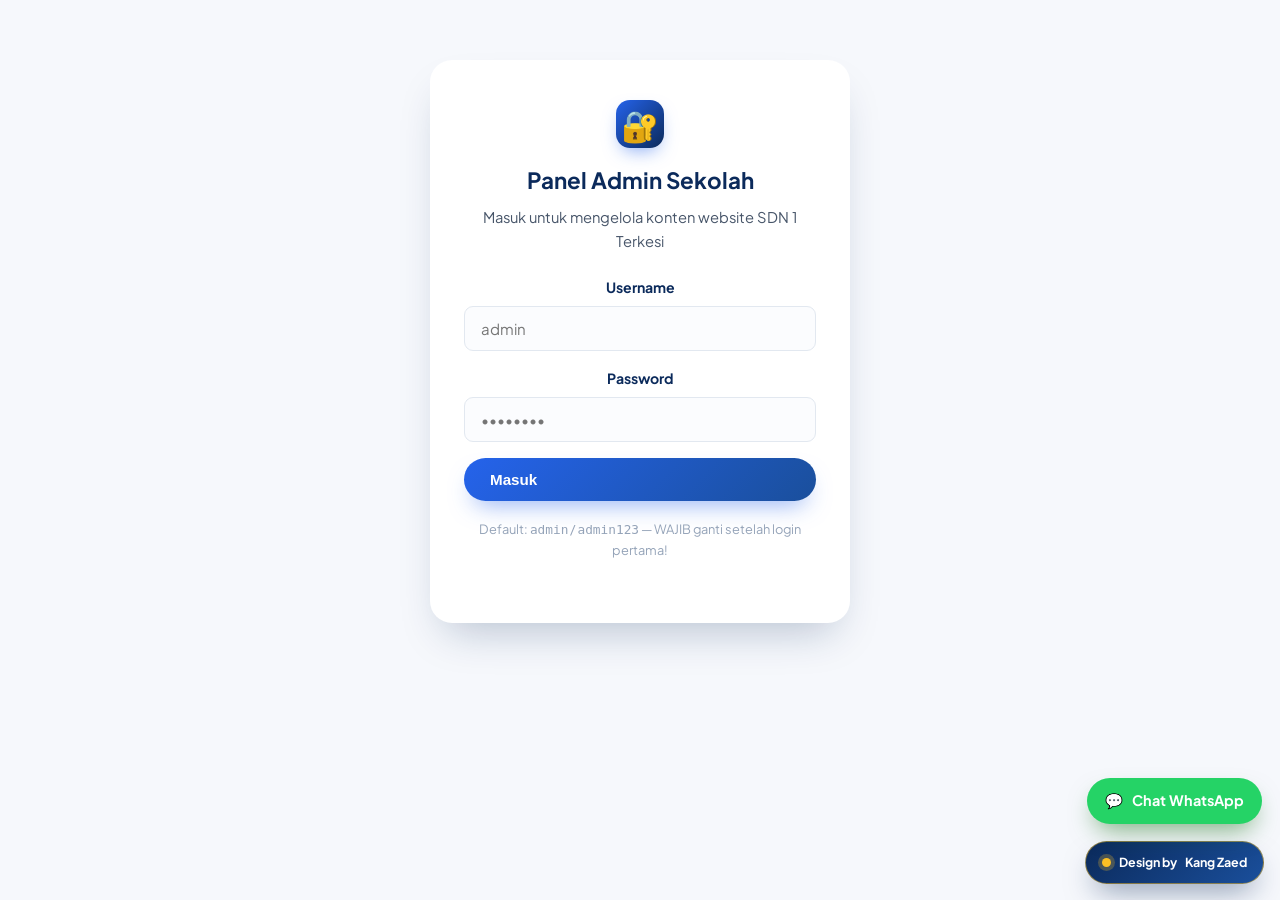
==== admin.html @ 50092c66 "feat: panel admin lengkap, PPDB online + cetak bukti, WA float, guru & ekskul dinamis" ====
<!DOCTYPE html>
<!DOCTYPE html>
<html lang="id">
<head>
  <meta charset="UTF-8" />
  <meta name="viewport" content="width=device-width, initial-scale=1.0" />
  <title>Panel Admin — SDN 1 Terkesi</title>
  <link rel="preconnect" href="https://fonts.googleapis.com" />
  <link rel="preconnect" href="https://fonts.gstatic.com" crossorigin />
  <link href="https://fonts.googleapis.com/css2?family=Plus+Jakarta+Sans:wght@400;600;700;800&display=swap" rel="stylesheet" />
  <link rel="stylesheet" href="css/style.css" />
  <link rel="icon" href="data:image/svg+xml,<svg xmlns='http://w3.org/2000/svg' viewBox='0 0 100 100'><text y='.9em' font-size='90'>🔐</text></svg>" />
  <style>
    .admin-wrap { max-width:1100px; margin:40px auto 80px; padding:0 20px; }
    .admin-card {
      background:#fff; border:1px solid var(--border); border-radius:18px;
      padding:28px; margin-bottom:22px; box-shadow:var(--shadow-soft);
    }
    .admin-card h2 { margin-bottom:6px; color:var(--biru-900); font-size:1.25rem; font-weight:800; }
    .admin-card .hint { color:var(--slate-600); font-size:.9rem; margin-bottom:18px; }
    .label-kecil { display:block; font-weight:700; font-size:.85rem; color:var(--biru-900); margin-bottom:6px; }
    .admin-grid { display:grid; grid-template-columns:1fr 1fr; gap:14px; }
    .admin-grid .full { grid-column:1/-1; }
    .foto-baris { display:flex; gap:16px; align-items:center; margin-top:6px; flex-wrap:wrap; }
    .foto-preview {
      width:120px; height:120px; border-radius:14px; object-fit:cover;
      border:2px solid var(--border); background:#f1f5f9;
    }
    .foto-preview.bulat { border-radius:50%; }
    .btn-merah { background:#fee2e2; color:#b91c1c; }
    .btn-merah:hover { background:#fecaca; }
    .btn-hijau { background:#dcfce7; color:#166534; }
    .login-box {
      max-width:420px; margin:60px auto; background:#fff; border-radius:22px;
      padding:40px 34px; box-shadow:var(--shadow-lift); text-align:center;
    }
    .login-box .brand-logo { margin:0 auto 14px; }
    .login-box h1 { font-size:1.4rem; color:var(--biru-900); margin-bottom:6px; }
    .login-box p  { color:var(--slate-600); font-size:.92rem; margin-bottom:22px; }
    .status-bar {
      position:sticky; top:0; z-index:50; background:var(--biru-900); color:#fff;
      padding:12px 20px; display:none; align-items:center; justify-content:space-between;
      gap:12px; flex-wrap:wrap; font-size:.9rem;
    }
    .status-bar.show { display:flex; }
    .status-bar b { color:var(--emas-400); }
    .tersembunyi { display:none !important; }
    .toggle-baris { display:flex; align-items:center; justify-content:space-between; gap:14px; padding:14px 0; border-bottom:1px dashed var(--border); }
    .switch { position:relative; width:52px; height:28px; flex:none; }
    .switch input { opacity:0; width:0; height:0; }
    .slider {
      position:absolute; cursor:pointer; inset:0; background:#cbd5e1; border-radius:999px;
      transition:.25s;
    }
    .slider::before {
      content:""; position:absolute; height:20px; width:20px; left:4px; top:4px;
      background:#fff; border-radius:50%; transition:.25s;
    }
    input:checked + .slider { background:#10b981; }
    input:checked + .slider::before { transform:translateX(24px); }
    .item-editor {
      border:1px dashed var(--border); border-radius:14px; padding:16px; margin-bottom:12px;
    }
    .item-editor .hapus {
      background:#fee2e2; color:#b91c1c; border:0; border-radius:8px; padding:6px 12px;
      font-weight:700; cursor:pointer; font-size:.8rem;
    }
    .tombol-kecil { background:#eff6ff; color:#1d4ed8; border:0; border-radius:8px; padding:8px 14px; font-weight:700; cursor:pointer; font-size:.85rem; }
    @media (max-width:700px) { .admin-grid { grid-template-columns:1fr; } }
  </style>
</head>
<body>

  <!-- LOGIN -->
  <section id="loginView">
    <div class="login-box">
      <span class="brand-logo" style="display:grid; place-items:center; font-size:1.9rem;">🔐</span>      <h1>Panel Admin Sekolah</h1>
      <p>Masuk untuk mengelola konten website SDN 1 Terkesi</p>
      <form id="loginForm">
        <div class="form-group">
          <label class="label-kecil">Username</label>
          <input type="text" id="username" placeholder="admin" autocomplete="username" />
        </div>
        <div class="form-group">
          <label class="label-kecil">Password</label>
          <input type="password" id="pass" placeholder="••••••••" autocomplete="current-password" />
        </div>
        <button class="btn btn-solid" style="width:100%" type="submit">Masuk</button>
        <p id="loginError" style="color:#b91c1c; font-size:.88rem; margin-top:12px; display:none;">Username atau password salah!</p>
        <p style="color:#94a3b8; font-size:.8rem; margin-top:18px;">
          Default: <code>admin</code> / <code>admin123</code> — WAJIB ganti setelah login pertama!
        </p>
      </form>
    </div>
  </section>

  <!-- STATUS BAR -->
  <div class="status-bar" id="statusBar">
    <span>✅ Login: <b id="userLabel">admin</b> — data tersimpan otomatis di browser ini</span>
    <span style="display:flex; gap:10px; flex-wrap:wrap">
      <a class="btn btn-gold" href="index.html" target="_blank">Lihat Website</a>
      <button class="btn btn-merah" id="btnLogout" type="button">Keluar</button>
    </span>
  </div>

  <!-- EDITOR -->
  <section id="adminView" class="tersembunyi">
    <div class="admin-wrap">
      <h1 style="font-size:1.7rem; font-weight:800; color:var(--biru-900)">Kelola Website SDN 1 Terkesi</h1>
      <p style="color:var(--slate-600); margin-bottom:24px; font-size:.95rem;">
        Semua perubahan tersimpan otomatis dan langsung tampil di website.
      </p>

      <!-- PENGATURAN CEPAT -->
      <div class="admin-card">
        <h2>⚡ Pengaturan Cepat</h2>
        <p class="hint">Saklar ON/OFF — efeknya langsung terlihat di seluruh website.</p>

        <div class="toggle-baris">
          <div>
            <b>Pendaftaran Siswa Baru (PPDB)</b><br />
            <small style="color:var(--slate-600)">ON = formulir pendaftaran terbuka di halaman PPDB; OFF = ditutup dengan pesan.</small>
          </div>
          <label class="switch">
            <input type="checkbox" id="tgPPDB" checked />
            <span class="slider"></span>
          </label>
        </div>

        <div class="toggle-baris" style="border-bottom:0">
          <div>
            <b>Tombol WhatsApp Melayang</b><br />
            <small style="color:var(--slate-600)">Tampilkan/sembunyikan tombol chat WhatsApp di kanan bawah semua halaman.</small>
          </div>
          <label class="switch">
            <input type="checkbox" id="tgWA" checked />
            <span class="slider"></span>
          </label>
        </div>
      </div>

      <!-- WHATSAPP -->
      <div class="admin-card">
        <h2>💬 WhatsApp</h2>
        <p class="hint">Nomor ditulis mulai 62 (format internasional, tanpa +). Contoh: 6281234567890</p>
        <div class="admin-grid">
          <div><label class="label-kecil">Nomor WhatsApp</label>
            <input id="f_waNomor" type="text" placeholder="6281234567890" /></div>
          <div><label class="label-kecil">Pesan Otomatis</label>
            <input id="f_waPesan" type="text" /></div>
        </div>
      </div>

      <!-- IDENTITAS -->
      <div class="admin-card">
        <h2>🏫 Identitas Sekolah</h2>
        <div class="admin-grid">
          <div class="full"><label class="label-kecil">Nama Sekolah</label>
            <input id="f_namaSekolah" type="text" /></div>
          <div><label class="label-kecil">Tagline / Lokasi</label>
            <input id="f_tagline" type="text" /></div>
          <div><label class="label-kecil">NPSN</label>
            <input id="f_npsn" type="text" /></div>
          <div><label class="label-kecil">Telepon</label>
            <input id="f_telepon" type="text" /></div>
          <div><label class="label-kecil">Email</label>
            <input id="f_email" type="text" /></div>
          <div class="full"><label class="label-kecil">Alamat Lengkap</label>
            <textarea id="f_alamat" rows="2"></textarea></div>
        </div>
      </div>

      <!-- HERO -->
      <div class="admin-card">
        <h2>🖼️ Hero Beranda</h2>
        <div class="admin-grid">
          <div><label class="label-kecil">Judul kalimat 1</label>
            <input id="f_hero1" type="text" /></div>
          <div><label class="label-kecil">Kata kunci (emas)</label>
            <input id="f_hero2" type="text" /></div>
          <div class="full"><label class="label-kecil">Judul kalimat 3</label>
            <input id="f_hero3" type="text" /></div>
          <div class="full"><label class="label-kecil">Deskripsi</label>
            <textarea id="f_herodesc" rows="3"></textarea></div>
          <div class="full foto-baris">
            <img id="prev_hero" class="foto-preview" alt="Pratinjau foto hero" />
            <div>
              <b style="font-size:.88rem">Foto Hero</b><br />
              <input type="file" accept="image/*" data-target="hero" class="upload-foto" />
            </div>
          </div>
        </div>
      </div>

      <!-- KEPALA SEKOLAH -->
      <div class="admin-card">
        <h2>👤 Kepala Sekolah</h2>
        <div class="foto-baris">
          <img id="prev_ks" class="foto-preview bulat" alt="Pratinjau foto kepala sekolah" />
          <div>
            <b style="font-size:.88rem">Foto Kepala Sekolah</b><br />
            <input type="file" accept="image/*" data-target="kepalaSekolah" class="upload-foto" />
          </div>
        </div>
        <div class="admin-grid" style="margin-top:16px">
          <div class="full"><label class="label-kecil">Nama</label>
            <input id="f_ksnama" type="text" /></div>
          <div class="full"><label class="label-kecil">Sambutan</label>
            <textarea id="f_ksSambutan" rows="5"></textarea></div>
        </div>
      </div>

      <!-- GURU -->
      <div class="admin-card">
        <h2>👩‍🏫 Daftar Guru</h2>
        <p class="hint">Klik "+ Tambah Guru" untuk menambah. Foto otomatis dari inisial nama — bisa diganti per guru.</p>
        <div id="guruEditors"></div>
        <button class="tombol-kecil" id="btnTambahGuru" type="button">+ Tambah Guru</button>
      </div>

      <!-- PROGRAM & EKSKUL -->
      <div class="admin-card">
        <h2>⚽ Program &amp; Ekstrakurikuler</h2>
        <p class="hint">Kartu program unggulan dan daftar ekskul (pramuka, BTQ, karawitan, dll).</p>
        <div id="programEditors"></div>
        <button class="tombol-kecil" id="btnTambahProgram" type="button">+ Tambah Program</button>
        <div id="ekskulEditors" style="margin-top:18px"></div>
        <button class="tombol-kecil" id="btnTambahEkskul" type="button">+ Tambah Ekskul</button>
      </div>

      <!-- BERITA -->
      <div class="admin-card">
        <h2>📰 Berita</h2>
        <div id="beritaEditors"></div>
        <button class="tombol-kecil" id="btnTambahBerita" type="button">+ Tambah Berita</button>
      </div>

      <!-- KALENDER -->
      <div class="admin-card">
        <h2>📅 Kalender Sekolah</h2>
        <div id="kalenderEditors"></div>
        <button class="tombol-kecil" id="btnTambahKalender" type="button">+ Tambah Kegiatan</button>
      </div>

      <!-- UNDUHAN -->
      <div class="admin-card">
        <h2>⬇️ Unduhan</h2>
        <p class="hint">Tempel tautan Google Drive file (setelah dibagikan "anyone with the link").</p>
        <div id="unduhanEditors"></div>
        <button class="tombol-kecil" id="btnTambahUnduhan" type="button">+ Tambah Dokumen</button>
      </div>

      <!-- PENDAFTAR -->
      <div class="admin-card">
        <h2>📥 Data Pendaftar PPDB</h2>
        <p class="hint">Hanya tampil di halaman admin ini (butuh password).</p>
        <div style="display:flex; gap:10px; flex-wrap:wrap; margin-bottom:14px">
          <button class="tombol-kecil" id="btnMuatPendaftar" type="button">🔄 Muat Data</button>
          <button class="tombol-kecil" id="btnEksporCSV" type="button">📊 Ekspor CSV (Excel)</button>
        </div>
        <div style="overflow-x:auto">
          <table class="tabel-data" id="tabelPendaftar">
            <thead><tr><th>No. Daftar</th><th>Nama Anak</th><th>Kelas</th><th>Ortu</th><th>WhatsApp</th><th>Waktu</th></tr></thead>
            <tbody></tbody>
          </table>
        </div>
      </div>

      <!-- AKUN -->
      <div class="admin-card">
        <h2>🔑 Ganti Password Admin</h2>
        <div class="admin-grid">
          <div><label class="label-kecil">Password Lama</label>
            <input type="password" id="f_passLama" /></div>
          <div><label class="label-kecil">Password Baru (min 6)</label>
            <input type="password" id="f_passBaru" /></div>
        </div>
        <button class="btn btn-solid" id="btnGantiPass" type="button" style="margin-top:14px">Ganti Password</button>
        <p id="pesanPass" style="margin-top:12px; font-weight:600"></p>
      </div>

      <!-- AKSI -->
      <div class="admin-card">
        <h2>💾 Aksi Data</h2>
        <div style="display:flex; gap:12px; flex-wrap:wrap">
          <button id="btnSimpan" class="btn btn-solid" type="button">Simpan Perubahan</button>
          <button id="btnEkspor" class="btn btn-outline" type="button">Ekspor konten (JSON)</button>
          <button id="btnReset" class="btn btn-merah" type="button">Kembalikan ke bawaan</button>
        </div>
        <p id="simpanOK" style="display:none; margin-top:14px; background:#e7f8ef; color:#146c43; border:1px solid #bbe7cc; padding:12px 16px; border-radius:12px; font-weight:600;">
          Tersimpan! Buka website untuk melihat hasilnya.
        </p>
      </div>
    </div>
  </section>

  <a class="credit-badge" href="#" title="Desain oleh Kang Zaed">
    <span class="dot" aria-hidden="true"></span> Design by <b>Kang Zaed</b>
  </a>

  <script src="js/site.js"></script>
  <script src="js/auth.js"></script>
  <script src="js/admin.js"></script>
</body>
</html>
---- css/style.css ----
/* =========================================================
   SDN 1 TERKESI — Stylesheet Utama
   Desain modern 2025: glass navbar, gradient hero, kartu lembut
   ========================================================= */

:root {
  --biru-900: #0b2a5b;
  --biru-800: #123a7c;
  --biru-700: #1a4f9c;
  --biru-600: #2563eb;
  --biru-500: #3b82f6;
  --emas-500: #f59e0b;
  --emas-400: #fbbf24;
  --hijau-500: #10b981;
  --merah-500: #ef4444;
  --ink: #1e293b;
  --slate-600: #475569;
  --slate-400: #94a3b8;
  --bg: #f6f8fc;
  --surface: #ffffff;
  --border: #e2e8f0;
  --radius-l: 22px;
  --radius-m: 14px;
  --radius-s: 9px;
  --shadow-soft: 0 10px 30px -12px rgba(11, 42, 91, 0.18);
  --shadow-lift: 0 22px 44px -16px rgba(11, 42, 91, 0.28);
  --font-utama: "Plus Jakarta Sans", "Segoe UI", system-ui, sans-serif;
}

* { margin: 0; padding: 0; box-sizing: border-box; }

html { scroll-behavior: smooth; }

body {
  font-family: var(--font-utama);
  color: var(--ink);
  background: var(--bg);
  line-height: 1.65;
  -webkit-font-smoothing: antialiased;
}

img { max-width: 100%; display: block; }
a { text-decoration: none; color: inherit; }
ul { list-style: none; }

.container { width: min(1140px, 92%); margin-inline: auto; }

/* ---------- util ---------- */
.section { padding: 84px 0; }
.section-head { text-align: center; max-width: 660px; margin: 0 auto 44px; }
.section-kicker {
  display: inline-flex; align-items: center; gap: 8px;
  background: rgba(37, 99, 235, 0.1); color: var(--biru-700);
  font-size: 0.8rem; font-weight: 700; letter-spacing: 0.08em;
  text-transform: uppercase; padding: 7px 16px; border-radius: 999px;
  margin-bottom: 14px;
}
.section-kicker::before {
  content: ""; width: 7px; height: 7px; border-radius: 50%;
  background: var(--emas-500);
}
.section-title {
  font-size: clamp(1.6rem, 3.4vw, 2.3rem);
  font-weight: 800; color: var(--biru-900); line-height: 1.25;
}
.section-sub { margin-top: 10px; color: var(--slate-600); font-size: 1.02rem; }

.btn {
  display: inline-flex; align-items: center; gap: 9px;
  padding: 13px 26px; border-radius: 999px;
  font-weight: 700; font-size: 0.95rem; border: 0; cursor: pointer;
  transition: transform 0.2s ease, box-shadow 0.2s ease, background 0.2s ease;
}
.btn-solid {
  background: linear-gradient(135deg, var(--biru-600), var(--biru-700));
  color: #fff; box-shadow: 0 12px 24px -10px rgba(37, 99, 235, 0.55);
}
.btn-solid:hover { transform: translateY(-2px); box-shadow: var(--shadow-lift); }
.btn-gold {
  background: linear-gradient(135deg, var(--emas-400), var(--emas-500));
  color: #422006; box-shadow: 0 12px 24px -10px rgba(245, 158, 11, 0.55);
}
.btn-gold:hover { transform: translateY(-2px); }
.btn-outline {
  background: transparent; color: var(--biru-700);
  border: 2px solid rgba(37, 99, 235, 0.35);
}
.btn-outline:hover { background: rgba(37, 99, 235, 0.08); }
.btn-ghost {
  background: rgba(255, 255, 255, 0.14); color: #fff;
  border: 1.5px solid rgba(255, 255, 255, 0.45); backdrop-filter: blur(6px);
}
.btn-ghost:hover { background: rgba(255, 255, 255, 0.24); }

/* =========================================================
   TOPBAR + NAVBAR
   ========================================================= */
.topbar {
  background: var(--biru-900); color: #dbe7ff;
  font-size: 0.82rem; padding: 8px 0;
}
.topbar .container {
  display: flex; justify-content: space-between; gap: 14px; flex-wrap: wrap;
}
.topbar span { display: inline-flex; align-items: center; gap: 7px; }
.topbar b { color: #fff; }

.navbar {
  position: sticky; top: 0; z-index: 60;
  background: rgba(255, 255, 255, 0.85);
  backdrop-filter: blur(14px); -webkit-backdrop-filter: blur(14px);
  border-bottom: 1px solid rgba(226, 232, 240, 0.9);
  transition: box-shadow 0.25s ease;
}
.navbar.scrolled { box-shadow: 0 10px 30px -18px rgba(11, 42, 91, 0.35); }
.navbar .container {
  display: flex; align-items: center; justify-content: space-between;
  gap: 16px; padding: 13px 0;
}
.brand { display: flex; align-items: center; gap: 12px; }
.brand-logo {
  width: 48px; height: 48px; flex: none; border-radius: 14px;
  background: linear-gradient(135deg, var(--biru-600), var(--biru-900));
  display: grid; place-items: center; color: #fff;
  box-shadow: 0 8px 18px -6px rgba(37, 99, 235, 0.55);
}
.brand-logo svg { width: 27px; height: 27px; }
.brand-name { font-weight: 800; font-size: 1.02rem; color: var(--biru-900); line-height: 1.15; }
.brand-tag { font-size: 0.72rem; color: var(--slate-600); font-weight: 600; }

.nav-links { display: flex; align-items: center; gap: 4px; }
.nav-links a {
  padding: 9px 15px; border-radius: 999px; font-weight: 600;
  font-size: 0.93rem; color: var(--slate-600);
  transition: background 0.2s, color 0.2s;
}
.nav-links a:hover { background: rgba(37, 99, 235, 0.09); color: var(--biru-700); }
.nav-links a.active { background: var(--biru-700); color: #fff; }
.nav-cta { display: flex; align-items: center; gap: 10px; }
.nav-cta .btn { padding: 10px 20px; font-size: 0.88rem; }

.nav-toggle {
  display: none; background: none; border: 0; cursor: pointer;
  width: 44px; height: 44px; border-radius: 12px;
  color: var(--biru-900); font-size: 1.5rem; line-height: 1;
}
.nav-toggle:focus-visible { outline: 2px solid var(--biru-600); }

/* =========================================================
   HERO
   ========================================================= */
.hero {
  position: relative; overflow: hidden; color: #fff;
  background:
    radial-gradient(900px 420px at 85% -10%, rgba(251, 191, 36, 0.28), transparent 60%),
    radial-gradient(700px 480px at -10% 110%, rgba(59, 130, 246, 0.4), transparent 55%),
    linear-gradient(140deg, var(--biru-900) 0%, var(--biru-700) 55%, #1d5cc0 100%);
  padding: 92px 0 120px;
}
.hero::before {
  content: ""; position: absolute; inset: 0; pointer-events: none;
  background-image: radial-gradient(rgba(255, 255, 255, 0.14) 1.3px, transparent 1.3px);
  background-size: 26px 26px;
  -webkit-mask-image: linear-gradient(180deg, rgba(0,0,0,.55), transparent 70%);
  mask-image: linear-gradient(180deg, rgba(0,0,0,.55), transparent 70%);
}
.hero .container {
  position: relative; display: grid;
  grid-template-columns: 1.15fr 0.85fr; gap: 48px; align-items: center;
}
.hero-badge {
  display: inline-flex; align-items: center; gap: 9px;
  background: rgba(255, 255, 255, 0.13); border: 1px solid rgba(255, 255, 255, 0.28);
  padding: 8px 16px; border-radius: 999px; font-size: 0.85rem; font-weight: 600;
  margin-bottom: 20px; backdrop-filter: blur(6px);
}
.hero-title {
  font-size: clamp(2.1rem, 5vw, 3.3rem);
  font-weight: 800; line-height: 1.14; letter-spacing: -0.01em;
}
.hero-title em {
  font-style: normal;
  background: linear-gradient(90deg, var(--emas-400), #fde68a);
  -webkit-background-clip: text; background-clip: text; color: transparent;
}
.hero-desc { margin-top: 18px; font-size: 1.06rem; color: #dbe7ff; max-width: 520px; }
.hero-actions { display: flex; flex-wrap: wrap; gap: 14px; margin-top: 30px; }
.hero-points { display: flex; flex-wrap: wrap; gap: 10px 22px; margin-top: 30px; }
.hero-points li {
  display: flex; align-items: center; gap: 8px;
  font-size: 0.9rem; font-weight: 600; color: #eef4ff;
}
.hero-points li::before {
  content: "✓"; width: 20px; height: 20px; border-radius: 50%;
  background: var(--emas-500); color: #422006; font-size: 0.72rem;
  display: grid; place-items: center; font-weight: 800;
}

.hero-figure { position: relative; }
.hero-figure img {
  border-radius: var(--radius-l);
  box-shadow: 0 30px 60px -20px rgba(0, 0, 0, 0.45);
  aspect-ratio: 4 / 3.1; object-fit: cover; width: 100%;
}
.hero-float {
  position: absolute; background: rgba(255, 255, 255, 0.94);
  color: var(--biru-900); border-radius: var(--radius-m);
  padding: 13px 18px; box-shadow: var(--shadow-lift);
  display: flex; align-items: center; gap: 12px; font-weight: 700;
}
.hero-float small { display: block; font-weight: 600; color: var(--slate-600); font-size: 0.74rem; }
.hero-float .ikon {
  width: 40px; height: 40px; border-radius: 12px; display: grid; place-items: center;
  font-size: 1.15rem; flex: none;
}
.float-1 { top: -20px; left: -22px; animation: float 6s ease-in-out infinite; }
.float-2 { bottom: -22px; right: -14px; animation: float 7s ease-in-out 1s infinite; }
.float-1 .ikon { background: rgba(37, 99, 235, 0.14); }
.float-2 .ikon { background: rgba(245, 158, 11, 0.2); }
@keyframes float { 0%, 100% { transform: translateY(0); } 50% { transform: translateY(-9px); } }

.hero-wave { position: absolute; bottom: -1px; left: 0; width: 100%; line-height: 0; }
.hero-wave svg { width: 100%; height: 70px; display: block; }

/* =========================================================
   STATISTIK
   ========================================================= */
.stats-band { margin-top: -58px; position: relative; z-index: 5; }
.stats-grid {
  display: grid; grid-template-columns: repeat(4, 1fr); gap: 18px;
  background: var(--surface); border: 1px solid var(--border);
  border-radius: var(--radius-l); padding: 30px 26px; box-shadow: var(--shadow-soft);
}
.stat { text-align: center; padding: 8px 6px; }
.stat + .stat { border-left: 1px dashed var(--border); }
.stat .num { font-size: clamp(1.7rem, 3.2vw, 2.4rem); font-weight: 800; color: var(--biru-700); }
.stat .num span { color: var(--emas-500); }
.stat .lbl { font-size: 0.88rem; font-weight: 600; color: var(--slate-600); margin-top: 2px; }

/* =========================================================
   SAMBUTAN KEPALA SEKOLAH
   ========================================================= */
.kepala-grid {
  display: grid; grid-template-columns: 0.42fr 0.58fr; gap: 48px; align-items: center;
}
.kepala-foto { position: relative; }
.kepala-foto img {
  border-radius: var(--radius-l); box-shadow: var(--shadow-lift);
  aspect-ratio: 4/4.6; object-fit: cover; width: 100%;
}
.kepala-foto::after {
  content: ""; position: absolute; inset: 14px -14px -14px 14px;
  border-radius: var(--radius-l); border: 2.5px dashed rgba(37, 99, 235, 0.4); z-index: -1;
}
.kepala-badge {
  position: absolute; bottom: -18px; left: 50%; transform: translateX(-50%);
  background: var(--surface); border: 1px solid var(--border);
  border-radius: 999px; padding: 10px 22px; box-shadow: var(--shadow-soft);
  font-weight: 700; font-size: 0.86rem; white-space: nowrap; color: var(--biru-900);
}
.sambutan p { color: var(--slate-600); margin-top: 14px; }
.sambutan .quote {
  margin-top: 18px; padding: 16px 20px; border-left: 4px solid var(--emas-500);
  background: rgba(245, 158, 11, 0.09); border-radius: 0 var(--radius-s) var(--radius-s) 0;
  font-style: italic; color: var(--ink);
}
.ttd-kepala { margin-top: 20px; display: flex; align-items: center; gap: 14px; }
.ttd-kepala .avatar {
  width: 52px; height: 52px; border-radius: 50%;
  background: linear-gradient(135deg, var(--biru-600), var(--emas-500));
  color: #fff; font-weight: 800; display: grid; place-items: center; font-size: 1.05rem;
}
.ttd-kepala b { display: block; color: var(--biru-900); }
.ttd-kepala small { color: var(--slate-600); font-weight: 600; }

/* =========================================================
   KARTU PROGRAM / FASILITAS / BERITA
   ========================================================= */
.card-grid { display: grid; grid-template-columns: repeat(3, 1fr); gap: 22px; }
.program-card {
  background: var(--surface); border: 1px solid var(--border);
  border-radius: var(--radius-l); padding: 30px 26px;
  transition: transform 0.25s ease, box-shadow 0.25s ease, border-color 0.25s;
  position: relative; overflow: hidden;
}
.program-card::before {
  content: ""; position: absolute; top: 0; left: 0; right: 0; height: 4px;
  background: linear-gradient(90deg, var(--biru-600), var(--emas-500));
  opacity: 0; transition: opacity 0.25s;
}
.program-card:hover { transform: translateY(-7px); box-shadow: var(--shadow-lift); border-color: transparent; }
.program-card:hover::before { opacity: 1; }
.program-ikon {
  width: 56px; height: 56px; border-radius: 16px; display: grid; place-items: center;
  font-size: 1.6rem; margin-bottom: 18px;
  background: rgba(37, 99, 235, 0.1);
}
.program-card:nth-child(2n) .program-ikon { background: rgba(245, 158, 11, 0.14); }
.program-card:nth-child(3n) .program-ikon { background: rgba(16, 185, 129, 0.12); }
.program-card h3 { font-size: 1.08rem; font-weight: 800; color: var(--biru-900); margin-bottom: 8px; }
.program-card p { color: var(--slate-600); font-size: 0.94rem; }

.fasilitas-band {
  background:
    radial-gradient(700px 300px at 110% 0%, rgba(59, 130, 246, 0.16), transparent 55%),
    linear-gradient(180deg, #eef3fb, #f6f8fc);
}
.fasilitas-item {
  background: var(--surface); border: 1px solid var(--border);
  border-radius: var(--radius-l); overflow: hidden;
  transition: transform 0.25s, box-shadow 0.25s;
}
.fasilitas-item:hover { transform: translateY(-6px); box-shadow: var(--shadow-soft); }
.fasilitas-item img { aspect-ratio: 16/10; object-fit: cover; width: 100%; }
.fasilitas-body { padding: 18px 20px 22px; }
.fasilitas-body h3 { font-size: 1rem; font-weight: 800; color: var(--biru-900); }
.fasilitas-body p { font-size: 0.88rem; color: var(--slate-600); margin-top: 4px; }

.berita-card {
  background: var(--surface); border: 1px solid var(--border);
  border-radius: var(--radius-l); overflow: hidden;
  display: flex; flex-direction: column;
  transition: transform 0.25s, box-shadow 0.25s;
}
.berita-card:hover { transform: translateY(-6px); box-shadow: var(--shadow-soft); }
.berita-thumb { position: relative; }
.berita-thumb img { aspect-ratio: 16/9.4; object-fit: cover; width: 100%; }
.berita-tanggal {
  position: absolute; top: 14px; left: 14px; background: rgba(255,255,255,.94);
  border-radius: 12px; padding: 7px 13px; text-align: center; line-height: 1.15;
  box-shadow: var(--shadow-soft);
}
.berita-tanggal b { display: block; font-size: 1.05rem; color: var(--biru-700); }
.berita-tanggal small { font-size: 0.7rem; font-weight: 700; color: var(--slate-600); text-transform: uppercase; }
.berita-body { padding: 20px 22px 24px; display: flex; flex-direction: column; gap: 9px; flex: 1; }
.berita-kategori {
  align-self: flex-start; font-size: 0.72rem; font-weight: 800; letter-spacing: 0.06em;
  text-transform: uppercase; color: var(--biru-700);
  background: rgba(37, 99, 235, 0.1); padding: 4px 11px; border-radius: 999px;
}
.berita-body h3 { font-size: 1.06rem; font-weight: 800; color: var(--biru-900); line-height: 1.35; }
.berita-body p { font-size: 0.92rem; color: var(--slate-600); flex: 1; }
.berita-link { font-weight: 700; font-size: 0.9rem; color: var(--biru-600); display: inline-flex; align-items: center; gap: 6px; }
.berita-link:hover { gap: 10px; }

/* =========================================================
   CTA PPDB
   ========================================================= */
.ppdb-strip {
  background:
    radial-gradient(600px 300px at 90% 20%, rgba(251, 191, 36, 0.35), transparent 60%),
    linear-gradient(130deg, var(--biru-900), var(--biru-700));
  color: #fff; border-radius: var(--radius-l);
  padding: 54px 48px; display: flex; align-items: center;
  justify-content: space-between; gap: 30px; flex-wrap: wrap;
  position: relative; overflow: hidden;
}
.ppdb-strip::after {
  content: "🎒"; position: absolute; right: -18px; bottom: -30px;
  font-size: 10rem; opacity: 0.1; transform: rotate(-14deg);
}
.ppdb-strip h2 { font-size: clamp(1.5rem, 3vw, 2.1rem); font-weight: 800; line-height: 1.25; }
.ppdb-strip p { color: #dbe7ff; margin-top: 8px; max-width: 560px; }

/* =========================================================
   GALERI
   ========================================================= */
.galeri-grid {
  display: grid; grid-template-columns: repeat(4, 1fr);
  grid-auto-rows: 190px; gap: 16px;
}
.galeri-item {
  border-radius: var(--radius-m); overflow: hidden; position: relative;
  cursor: pointer;
}
.galeri-item img { width: 100%; height: 100%; object-fit: cover; transition: transform 0.4s ease; }
.galeri-item:hover img { transform: scale(1.08); }
.galeri-item::after {
  content: attr(data-caption);
  position: absolute; inset: auto 0 0 0; padding: 26px 16px 14px;
  background: linear-gradient(transparent, rgba(11, 42, 91, 0.85));
  color: #fff; font-size: 0.85rem; font-weight: 600;
}
.galeri-item.tall { grid-row: span 2; }

/* lightbox */
.lightbox {
  position: fixed; inset: 0; z-index: 100; background: rgba(5, 15, 35, 0.92);
  display: none; align-items: center; justify-content: center; padding: 4vh 4vw;
}
.lightbox.open { display: flex; }
.lightbox img {
  max-width: 92vw; max-height: 86vh; border-radius: var(--radius-m);
  box-shadow: 0 30px 80px rgba(0,0,0,.6);
}
.lightbox-close {
  position: absolute; top: 18px; right: 22px; width: 46px; height: 46px;
  border-radius: 50%; border: 0; background: rgba(255,255,255,.14); color: #fff;
  font-size: 1.5rem; cursor: pointer;
}
.lightbox-close:hover { background: rgba(255,255,255,.28); }

/* =========================================================
   KONTAK & FOOTER
   ========================================================= */
.kontak-grid {
  display: grid; grid-template-columns: 1fr 1fr; gap: 26px;
}
.kontak-kartu {
  background: var(--surface); border: 1px solid var(--border);
  border-radius: var(--radius-l); padding: 30px;
}
.kontak-kartu h3 { color: var(--biru-900); font-weight: 800; margin-bottom: 16px; }
.info-row { display: flex; gap: 14px; padding: 12px 0; border-bottom: 1px dashed var(--border); }
.info-row:last-child { border-bottom: 0; }
.info-ikon {
  width: 44px; height: 44px; flex: none; border-radius: 13px;
  background: rgba(37, 99, 235, 0.1); display: grid; place-items: center; font-size: 1.2rem;
}
.info-row b { display: block; color: var(--biru-900); font-size: 0.93rem; }
.info-row p { color: var(--slate-600); font-size: 0.9rem; }

.form-group { margin-bottom: 16px; }
.form-group label { display: block; font-weight: 700; font-size: 0.88rem; color: var(--biru-900); margin-bottom: 7px; }
.form-group input, .form-group textarea, .form-group select {
  width: 100%; padding: 12px 16px; border-radius: var(--radius-s);
  border: 1.5px solid var(--border); font-family: inherit; font-size: 0.94rem;
  background: #fbfcfe; transition: border-color 0.2s, box-shadow 0.2s;
}
.form-group input:focus, .form-group textarea:focus, .form-group select:focus {
  outline: none; border-color: var(--biru-600);
  box-shadow: 0 0 0 4px rgba(37, 99, 235, 0.12);
}

.footer {
  background: var(--biru-900); color: #b9c9e8; padding: 60px 0 0;
  position: relative;
}
.footer-grid {
  display: grid; grid-template-columns: 1.4fr 1fr 1fr 1.2fr; gap: 36px;
  padding-bottom: 44px;
}
.footer h4 { color: #fff; font-size: 0.98rem; font-weight: 800; margin-bottom: 16px; }
.footer p, .footer li { font-size: 0.9rem; }
.footer li { margin-bottom: 9px; }
.footer a:hover { color: var(--emas-400); }
.footer-brand { display: flex; align-items: center; gap: 12px; margin-bottom: 16px; }
.footer-brand .brand-logo { background: linear-gradient(135deg, var(--emas-500), var(--emas-400)); color: #422006; }
.footer-sosmed { display: flex; gap: 10px; margin-top: 18px; }
.footer-sosmed a {
  width: 40px; height: 40px; border-radius: 12px;
  background: rgba(255,255,255,.1); display: grid; place-items: center;
  font-size: 1.05rem; transition: background .2s, transform .2s;
}
.footer-sosmed a:hover { background: var(--biru-600); transform: translateY(-3px); }
.footer-bottom {
  border-top: 1px solid rgba(255,255,255,.12); padding: 20px 0;
  display: flex; justify-content: space-between; align-items: center;
  gap: 12px; flex-wrap: wrap; font-size: 0.84rem;
}
.footer-bottom b { color: #fff; }

/* ---------- Badge "Design by Kang Zaed" (kanan bawah, semua halaman) ---------- */
.credit-badge {
  position: fixed; right: 16px; bottom: 16px; z-index: 90;
  display: inline-flex; align-items: center; gap: 8px;
  background: linear-gradient(135deg, #0b2a5b, #1a4f9c);
  color: #fff; font-size: 0.78rem; font-weight: 700;
  padding: 10px 16px; border-radius: 999px;
  box-shadow: 0 14px 30px -10px rgba(11, 42, 91, 0.55);
  border: 1px solid rgba(251, 191, 36, 0.5);
  transition: transform .25s ease, box-shadow .25s ease;
}
.credit-badge:hover { transform: translateY(-3px); }
.credit-badge .dot {
  width: 9px; height: 9px; border-radius: 50%;
  background: var(--emas-400);
  box-shadow: 0 0 0 4px rgba(251, 191, 36, 0.25);
  animation: pulse-dot 2.2s ease-in-out infinite;
}
@keyframes pulse-dot {
  0%, 100% { box-shadow: 0 0 0 4px rgba(251,191,36,.25); }
  50% { box-shadow: 0 0 0 8px rgba(251,191,36,.08); }
}

/* ---------- back to top ---------- */
.back-top {
  position: fixed; right: 16px; bottom: 74px; z-index: 89;
  width: 46px; height: 46px; border-radius: 50%; border: 0; cursor: pointer;
  background: var(--emas-500); color: #422006; font-size: 1.15rem; font-weight: 800;
  box-shadow: var(--shadow-lift); opacity: 0; pointer-events: none;
  transition: opacity .25s, transform .25s;
}
.back-top.show { opacity: 1; pointer-events: auto; }
.back-top:hover { transform: translateY(-3px); }

/* =========================================================
   HALAMAN DALAM (profil, akademik, dll)
   ========================================================= */
.page-hero {
  background:
    radial-gradient(700px 300px at 90% -20%, rgba(251,191,36,.25), transparent 60%),
    linear-gradient(135deg, var(--biru-900), var(--biru-700));
  color: #fff; padding: 64px 0 56px; position: relative; overflow: hidden;
}
.page-hero::before {
  content: ""; position: absolute; inset: 0;
  background-image: radial-gradient(rgba(255,255,255,.12) 1.2px, transparent 1.2px);
  background-size: 24px 24px; opacity: .5;
}
.page-hero .container { position: relative; }
.breadcrumb { display: flex; gap: 8px; font-size: 0.85rem; color: #b9c9e8; margin-bottom: 12px; flex-wrap: wrap; }
.breadcrumb a:hover { color: var(--emas-400); }
.page-title { font-size: clamp(1.8rem, 4vw, 2.6rem); font-weight: 800; }

.profil-grid { display: grid; grid-template-columns: 1.1fr 0.9fr; gap: 44px; align-items: start; }
.visi-misi { display: grid; gap: 18px; }
.vm-card {
  background: var(--surface); border: 1px solid var(--border);
  border-radius: var(--radius-l); padding: 28px;
}
.vm-card h3 { color: var(--biru-900); font-weight: 800; margin-bottom: 10px; display: flex; align-items: center; gap: 10px; }
.vm-card p, .vm-card li { color: var(--slate-600); font-size: 0.96rem; }
.vm-card ol { padding-left: 20px; list-style: decimal; }
.vm-card ol li { margin-bottom: 8px; }

.tabel-data { width: 100%; border-collapse: collapse; font-size: 0.93rem; }
.tabel-data th, .tabel-data td { padding: 13px 16px; text-align: left; border-bottom: 1px solid var(--border); }
.tabel-data th { background: rgba(37, 99, 235, 0.07); color: var(--biru-900); font-weight: 800; }
.tabel-data tr:hover td { background: rgba(37, 99, 235, 0.03); }
.tabel-wrap {
  background: var(--surface); border: 1px solid var(--border);
  border-radius: var(--radius-l); overflow: hidden;
}

.guru-card {
  background: var(--surface); border: 1px solid var(--border);
  border-radius: var(--radius-l); padding: 26px 20px; text-align: center;
  transition: transform .25s, box-shadow .25s;
}
.guru-card:hover { transform: translateY(-6px); box-shadow: var(--shadow-soft); }
.guru-avatar {
  width: 84px; height: 84px; margin: 0 auto 14px; border-radius: 50%;
  display: grid; place-items: center; font-size: 1.5rem; font-weight: 800; color: #fff;
  background: linear-gradient(135deg, var(--biru-600), var(--biru-900));
}
.guru-card:nth-child(2n) .guru-avatar { background: linear-gradient(135deg, var(--emas-500), #d97706); }
.guru-card:nth-child(3n) .guru-avatar { background: linear-gradient(135deg, var(--hijau-500), #059669); }
.guru-card b { color: var(--biru-900); font-size: 0.96rem; display: block; }
.guru-card small { color: var(--slate-600); font-size: 0.82rem; font-weight: 600; }

/* =========================================================
   ANIMASI SAAT SCROLL
   ========================================================= */
.reveal { opacity: 0; transform: translateY(26px); transition: opacity .7s ease, transform .7s ease; }
.reveal.visible { opacity: 1; transform: none; }

/* =========================================================
   RESPONSIF
   ========================================================= */
@media (max-width: 992px) {
  .hero .container, .kepala-grid, .profil-grid, .kontak-grid { grid-template-columns: 1fr; }
  .hero-figure { order: -1; }
  .stats-grid { grid-template-columns: repeat(2, 1fr); }
  .stat + .stat { border-left: 0; }
  .card-grid { grid-template-columns: repeat(2, 1fr); }
  .galeri-grid { grid-template-columns: repeat(2, 1fr); }
  .footer-grid { grid-template-columns: 1fr 1fr; }
  .nav-links {
    position: fixed; inset: 0 0 0 auto; width: min(300px, 78vw);
    background: #fff; flex-direction: column; align-items: stretch;
    padding: 90px 24px 24px; gap: 6px; z-index: 55;
    box-shadow: -20px 0 50px rgba(11,42,91,.18);
    transform: translateX(100%); transition: transform .3s ease;
  }
  .nav-links.open { transform: translateX(0); }
  .nav-links a { padding: 13px 18px; font-size: 1rem; }
  .nav-toggle { display: block; position: relative; z-index: 56; }
  .nav-cta .btn { display: none; }
}
@media (max-width: 600px) {
  .section { padding: 60px 0; }
  .card-grid { grid-template-columns: 1fr; }
  .galeri-grid { grid-template-columns: 1fr 1fr; grid-auto-rows: 150px; }
  .stats-grid { padding: 22px 16px; }
  .ppdb-strip { padding: 38px 26px; }
  .footer-grid { grid-template-columns: 1fr; }
  .credit-badge { font-size: 0.72rem; padding: 9px 13px; right: 12px; bottom: 12px; }
  .back-top { bottom: 66px; }
}
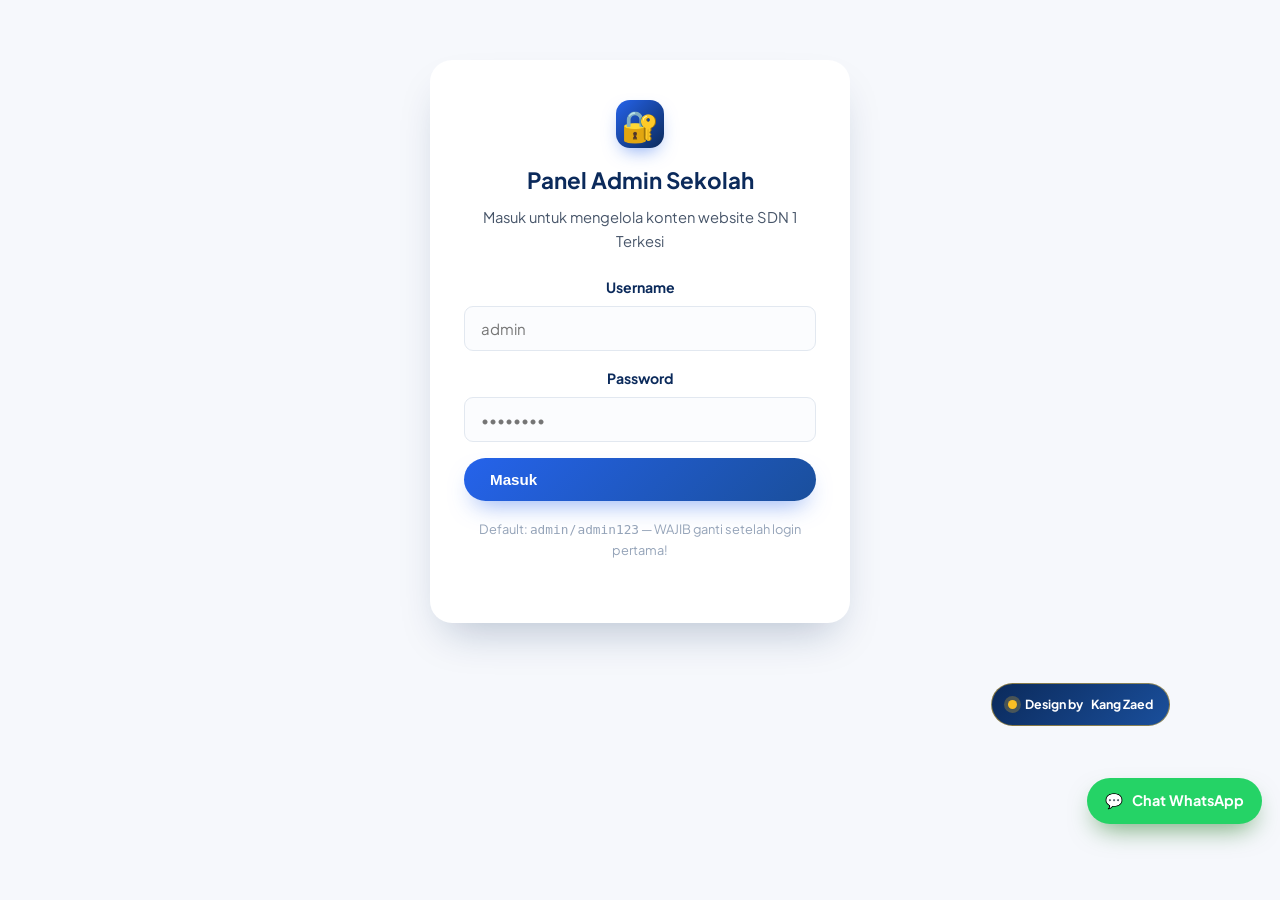
==== commit 745c7ea0: "style: badge 'Design by Kang Zaed' dipindah ke footer kanan bawah (tidak melayang)" ====
--- a/admin.html
+++ b/admin.html
@@ -294,9 +294,13 @@
     </div>
   </section>
 
-  <a class="credit-badge" href="#" title="Desain oleh Kang Zaed">
-    <span class="dot" aria-hidden="true"></span> Design by <b>Kang Zaed</b>
-  </a>
+
+
+  <div style="max-width:1100px; margin:0 auto 26px; padding:0 20px; display:flex; justify-content:flex-end">
+    <a class="credit-badge" href="#" title="Desain oleh Kang Zaed" style="position:static">
+      <span class="dot" aria-hidden="true"></span> Design by <b>Kang Zaed</b>
+    </a>
+  </div>
 
   <script src="js/site.js"></script>
   <script src="js/auth.js"></script>
--- a/css/style.css
+++ b/css/style.css
@@ -460,18 +460,16 @@
 }
 .footer-bottom b { color: #fff; }
 
-/* ---------- Badge "Design by Kang Zaed" (kanan bawah, semua halaman) ---------- */
+/* ---------- Badge "Design by Kang Zaed" (statis di footer, kanan bawah) ---------- */
 .credit-badge {
-  position: fixed; right: 16px; bottom: 16px; z-index: 90;
   display: inline-flex; align-items: center; gap: 8px;
   background: linear-gradient(135deg, #0b2a5b, #1a4f9c);
   color: #fff; font-size: 0.78rem; font-weight: 700;
   padding: 10px 16px; border-radius: 999px;
-  box-shadow: 0 14px 30px -10px rgba(11, 42, 91, 0.55);
   border: 1px solid rgba(251, 191, 36, 0.5);
   transition: transform .25s ease, box-shadow .25s ease;
 }
-.credit-badge:hover { transform: translateY(-3px); }
+.credit-badge:hover { transform: translateY(-2px); }
 .credit-badge .dot {
   width: 9px; height: 9px; border-radius: 50%;
   background: var(--emas-400);
@@ -585,6 +583,6 @@
   .stats-grid { padding: 22px 16px; }
   .ppdb-strip { padding: 38px 26px; }
   .footer-grid { grid-template-columns: 1fr; }
-  .credit-badge { font-size: 0.72rem; padding: 9px 13px; right: 12px; bottom: 12px; }
+  .credit-badge { font-size: 0.72rem; padding: 9px 13px; }
   .back-top { bottom: 66px; }
 }
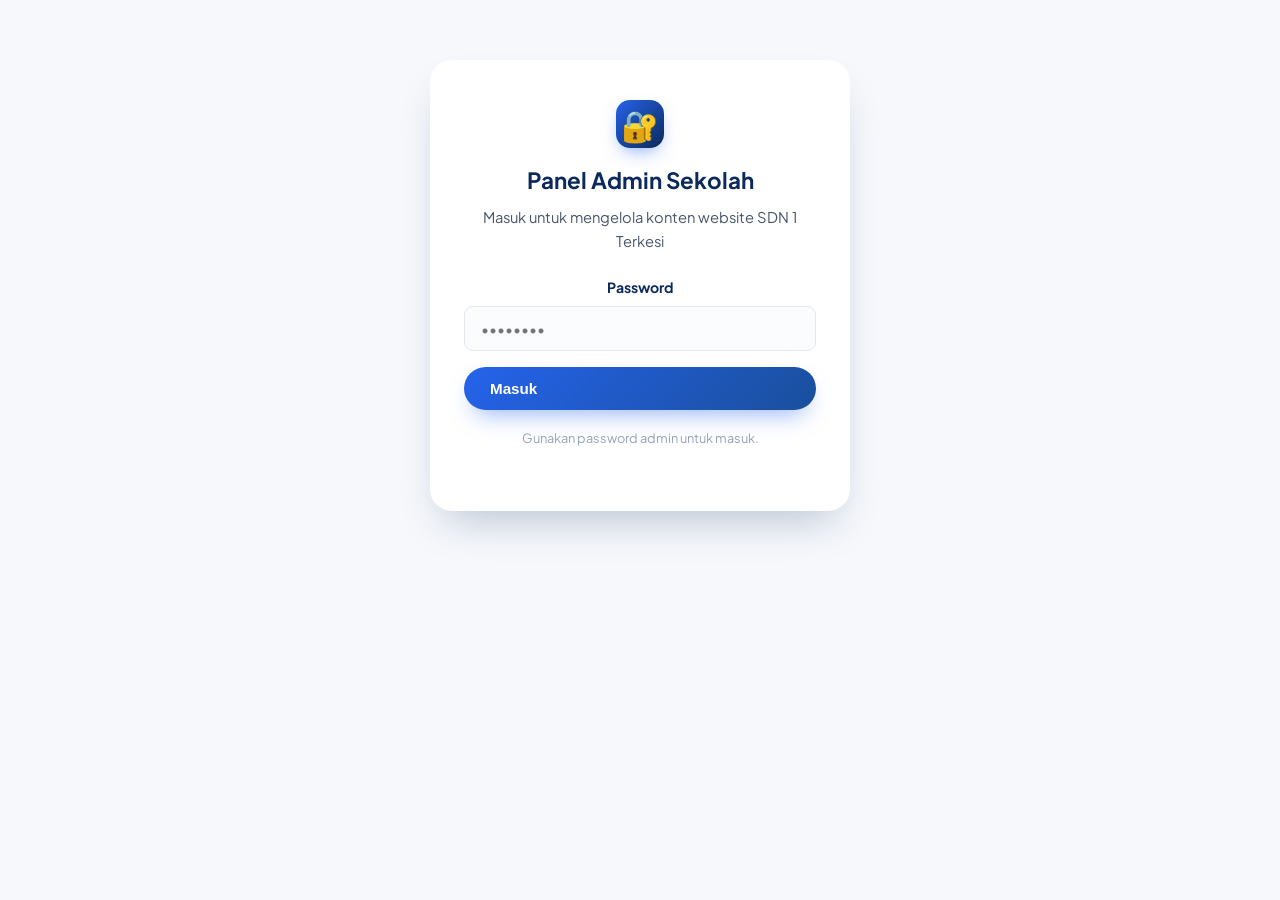
==== commit 552e6009: "feat: login admin cukup password saja (tanpa username) + hash mandiri anti-cache" ====
--- a/admin.html
+++ b/admin.html
@@ -78,17 +78,13 @@
       <p>Masuk untuk mengelola konten website SDN 1 Terkesi</p>
       <form id="loginForm">
         <div class="form-group">
-          <label class="label-kecil">Username</label>
-          <input type="text" id="username" placeholder="admin" autocomplete="username" />
-        </div>
-        <div class="form-group">
           <label class="label-kecil">Password</label>
           <input type="password" id="pass" placeholder="••••••••" autocomplete="current-password" />
         </div>
         <button class="btn btn-solid" style="width:100%" type="submit">Masuk</button>
-        <p id="loginError" style="color:#b91c1c; font-size:.88rem; margin-top:12px; display:none;">Username atau password salah!</p>
+        <p id="loginError" style="color:#b91c1c; font-size:.88rem; margin-top:12px; display:none;">Password salah!</p>
         <p style="color:#94a3b8; font-size:.8rem; margin-top:18px;">
-          Default: <code>admin</code> / <code>admin123</code> — WAJIB ganti setelah login pertama!
+          Gunakan password admin untuk masuk.
         </p>
       </form>
     </div>
@@ -182,12 +178,8 @@
             <input id="f_hero3" type="text" /></div>
           <div class="full"><label class="label-kecil">Deskripsi</label>
             <textarea id="f_herodesc" rows="3"></textarea></div>
-          <div class="full foto-baris">
-            <img id="prev_hero" class="foto-preview" alt="Pratinjau foto hero" />
-            <div>
-              <b style="font-size:.88rem">Foto Hero</b><br />
-              <input type="file" accept="image/*" data-target="hero" class="upload-foto" />
-            </div>
+          <div class="full foto-url-baris" id="fotoHeroUrl">
+            <!-- baris link foto hero dibuat otomatis oleh admin.js -->
           </div>
         </div>
       </div>
@@ -195,12 +187,8 @@
       <!-- KEPALA SEKOLAH -->
       <div class="admin-card">
         <h2>👤 Kepala Sekolah</h2>
-        <div class="foto-baris">
-          <img id="prev_ks" class="foto-preview bulat" alt="Pratinjau foto kepala sekolah" />
-          <div>
-            <b style="font-size:.88rem">Foto Kepala Sekolah</b><br />
-            <input type="file" accept="image/*" data-target="kepalaSekolah" class="upload-foto" />
-          </div>
+        <div class="foto-url-baris" id="fotoKSUrl">
+          <!-- baris link foto kepala sekolah dibuat otomatis oleh admin.js -->
         </div>
         <div class="admin-grid" style="margin-top:16px">
           <div class="full"><label class="label-kecil">Nama</label>
@@ -231,8 +219,17 @@
       <!-- BERITA -->
       <div class="admin-card">
         <h2>📰 Berita</h2>
+        <p class="hint">Tambah bila ada kabar baru — kartu berita tampil di beranda.</p>
         <div id="beritaEditors"></div>
         <button class="tombol-kecil" id="btnTambahBerita" type="button">+ Tambah Berita</button>
+      </div>
+
+      <!-- GALERI -->
+      <div class="admin-card">
+        <h2>🖼️ Galeri Kegiatan</h2>
+        <p class="hint">Tempel link foto (mis. dari Google Drive/Imgur) — satu baris satu foto, beserta keterangannya.</p>
+        <div id="galeriEditors"></div>
+        <button class="tombol-kecil" id="btnTambahGaleri" type="button">+ Tambah Foto (link)</button>
       </div>
 
       <!-- KALENDER -->
@@ -296,12 +293,6 @@
 
 
 
-  <div style="max-width:1100px; margin:0 auto 26px; padding:0 20px; display:flex; justify-content:flex-end">
-    <a class="credit-badge" href="#" title="Desain oleh Kang Zaed" style="position:static">
-      <span class="dot" aria-hidden="true"></span> Design by <b>Kang Zaed</b>
-    </a>
-  </div>
-
   <script src="js/site.js"></script>
   <script src="js/auth.js"></script>
   <script src="js/admin.js"></script>
--- a/css/style.css
+++ b/css/style.css
@@ -481,6 +481,10 @@
   50% { box-shadow: 0 0 0 8px rgba(251,191,36,.08); }
 }
 
+/* ---------- baris foto via link (admin) ---------- */
+.foto-url-baris { display: flex; gap: 16px; align-items: center; flex-wrap: wrap; }
+.foto-url-baris img[alt] { background: #f1f5f9; }
+
 /* ---------- back to top ---------- */
 .back-top {
   position: fixed; right: 16px; bottom: 74px; z-index: 89;
